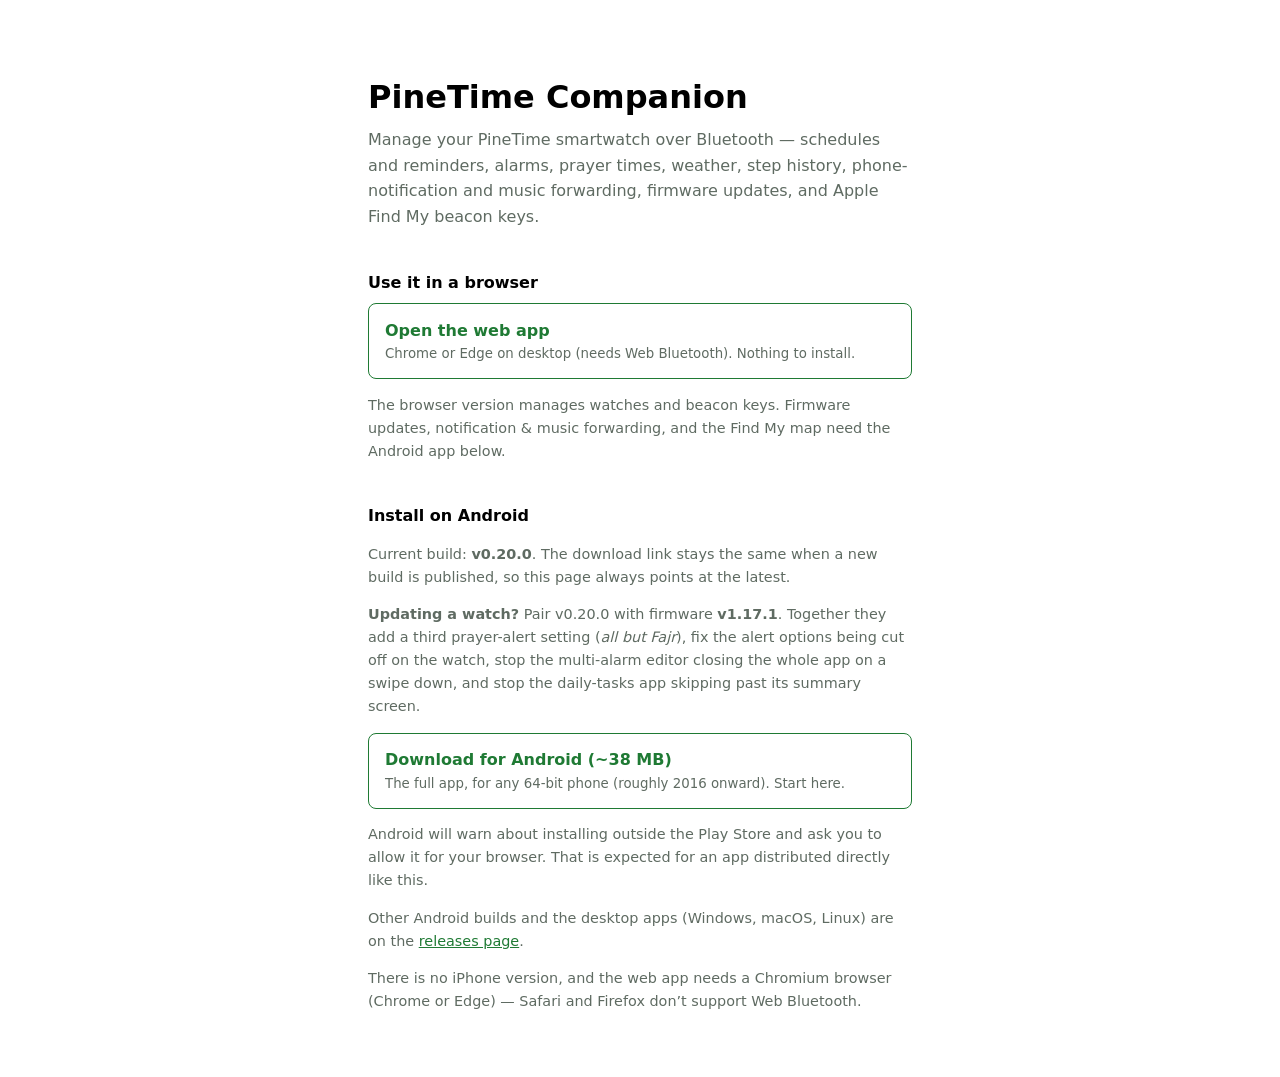
==== pinetime-companion/index.html @ e910ecfa "PineTime: companion v0.20.0 + firmware v1.17.1" ====
<!DOCTYPE html>
<html lang="en">
<head>
<meta charset="utf-8">
<meta name="viewport" content="width=device-width, initial-scale=1">
<title>PineTime Companion</title>
<style>
  :root { color-scheme: light dark; --accent: #1f7a34; --muted: #5f6b62; }
  @media (prefers-color-scheme: dark) { :root { --accent: #52c06a; --muted: #9aa79e; } }
  body {
    font-family: system-ui, sans-serif;
    max-width: 34rem;
    margin: 8vh auto 4rem;
    padding: 0 1.5rem;
    line-height: 1.6;
  }
  h1 { font-weight: 600; margin-bottom: .25rem; }
  .sub { color: var(--muted); margin-top: 0; }
  h2 { font-size: 1rem; margin: 2.5rem 0 .5rem; }
  a.button {
    display: block;
    padding: .85rem 1rem;
    margin: .5rem 0;
    border: 1px solid currentColor;
    border-radius: .5rem;
    text-decoration: none;
    color: var(--accent);
    font-weight: 600;
  }
  a.button small { display: block; font-weight: 400; color: var(--muted); }
  p.note { color: var(--muted); font-size: .9rem; }
  p.note a { color: var(--accent); }
  code { font-size: .85em; }
</style>
</head>
<body>

<h1>PineTime Companion</h1>
<p class="sub">Manage your PineTime smartwatch over Bluetooth — schedules and
reminders, alarms, prayer times, weather, step history, phone-notification and
music forwarding, firmware updates, and Apple Find&nbsp;My beacon keys.</p>

<h2>Use it in a browser</h2>
<a class="button" href="https://faisal-shah.github.io/PineTimeCompanion/">
  Open the web app
  <small>Chrome or Edge on desktop (needs Web Bluetooth). Nothing to install.</small>
</a>
<p class="note">The browser version manages watches and beacon keys. Firmware
updates, notification &amp; music forwarding, and the Find&nbsp;My map need the
Android app below.</p>

<h2>Install on Android</h2>
<p class="note">Current build: <strong>v0.20.0</strong>. The download link stays
the same when a new build is published, so this page always points at the latest.</p>
<p class="note"><strong>Updating a watch?</strong> Pair v0.20.0 with firmware
<strong>v1.17.1</strong>. Together they add a third prayer-alert setting
(<i>all but Fajr</i>), fix the alert options being cut off on the watch, stop the
multi-alarm editor closing the whole app on a swipe down, and stop the daily-tasks
app skipping past its summary screen.</p>
<a class="button" href="https://github.com/faisal-shah/PineTimeCompanion/releases/latest/download/PineTimeCompanion-android-arm64-v8a.apk">
  Download for Android (~38&nbsp;MB)
  <small>The full app, for any 64-bit phone (roughly 2016 onward). Start here.</small>
</a>
<p class="note">Android will warn about installing outside the Play Store and ask
you to allow it for your browser. That is expected for an app distributed
directly like this.</p>
<p class="note">Other Android builds and the desktop apps (Windows, macOS, Linux)
are on the <a href="https://github.com/faisal-shah/PineTimeCompanion/releases/latest">releases
page</a>.</p>

<p class="note">There is no iPhone version, and the web app needs a Chromium
browser (Chrome or Edge) — Safari and Firefox don&rsquo;t support Web Bluetooth.</p>

</body>
</html>
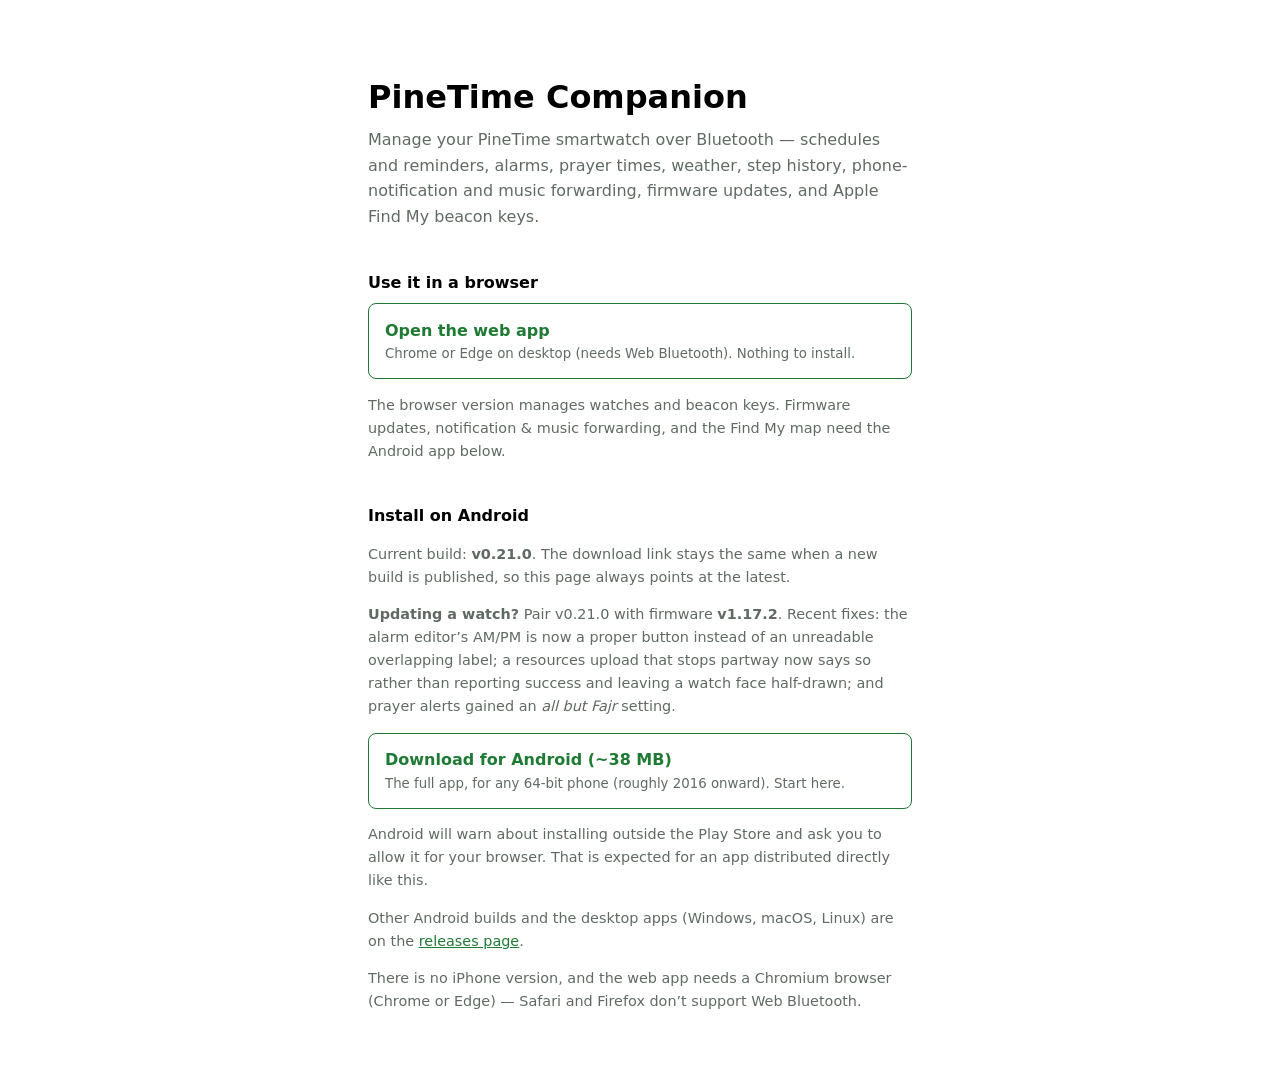
==== commit 25e58c30: "PineTime: companion v0.21.0 + firmware v1.17.2" ====
--- a/pinetime-companion/index.html
+++ b/pinetime-companion/index.html
@@ -50,13 +50,13 @@
 Android app below.</p>
 
 <h2>Install on Android</h2>
-<p class="note">Current build: <strong>v0.20.0</strong>. The download link stays
+<p class="note">Current build: <strong>v0.21.0</strong>. The download link stays
 the same when a new build is published, so this page always points at the latest.</p>
-<p class="note"><strong>Updating a watch?</strong> Pair v0.20.0 with firmware
-<strong>v1.17.1</strong>. Together they add a third prayer-alert setting
-(<i>all but Fajr</i>), fix the alert options being cut off on the watch, stop the
-multi-alarm editor closing the whole app on a swipe down, and stop the daily-tasks
-app skipping past its summary screen.</p>
+<p class="note"><strong>Updating a watch?</strong> Pair v0.21.0 with firmware
+<strong>v1.17.2</strong>. Recent fixes: the alarm editor&rsquo;s AM/PM is now a
+proper button instead of an unreadable overlapping label; a resources upload that
+stops partway now says so rather than reporting success and leaving a watch face
+half-drawn; and prayer alerts gained an <i>all but Fajr</i> setting.</p>
 <a class="button" href="https://github.com/faisal-shah/PineTimeCompanion/releases/latest/download/PineTimeCompanion-android-arm64-v8a.apk">
   Download for Android (~38&nbsp;MB)
   <small>The full app, for any 64-bit phone (roughly 2016 onward). Start here.</small>
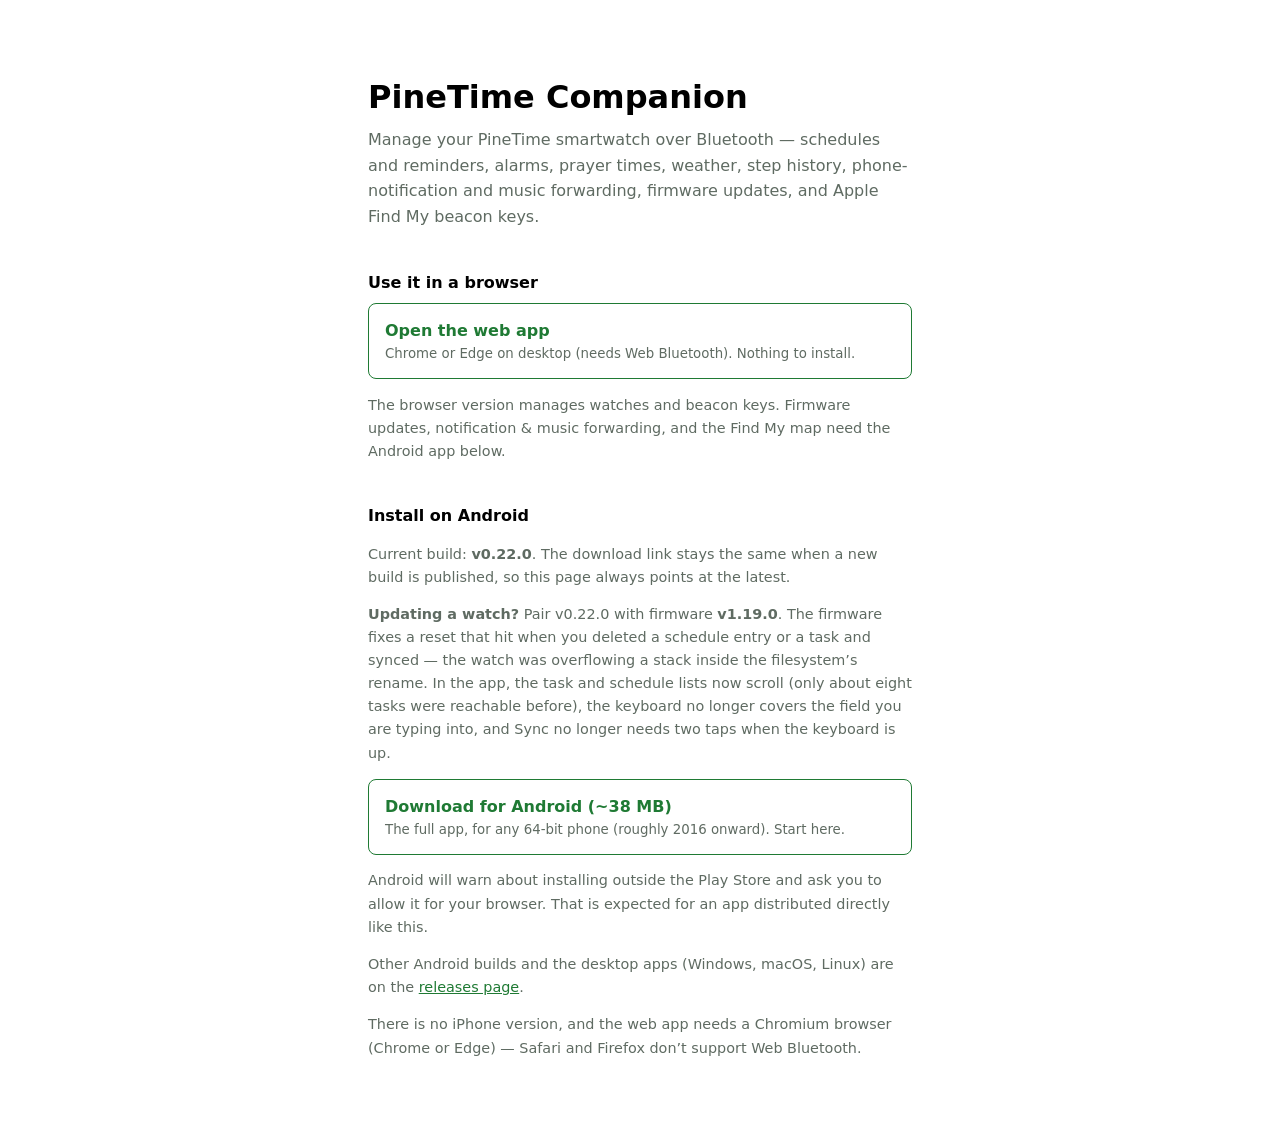
==== commit 1178692c: "Point the companion page at v0.22.0 and firmware v1.19.0 The firmware note now describes the reset t" ====
--- a/pinetime-companion/index.html
+++ b/pinetime-companion/index.html
@@ -50,13 +50,15 @@
 Android app below.</p>
 
 <h2>Install on Android</h2>
-<p class="note">Current build: <strong>v0.21.0</strong>. The download link stays
+<p class="note">Current build: <strong>v0.22.0</strong>. The download link stays
 the same when a new build is published, so this page always points at the latest.</p>
-<p class="note"><strong>Updating a watch?</strong> Pair v0.21.0 with firmware
-<strong>v1.17.2</strong>. Recent fixes: the alarm editor&rsquo;s AM/PM is now a
-proper button instead of an unreadable overlapping label; a resources upload that
-stops partway now says so rather than reporting success and leaving a watch face
-half-drawn; and prayer alerts gained an <i>all but Fajr</i> setting.</p>
+<p class="note"><strong>Updating a watch?</strong> Pair v0.22.0 with firmware
+<strong>v1.19.0</strong>. The firmware fixes a reset that hit when you deleted a
+schedule entry or a task and synced &mdash; the watch was overflowing a stack
+inside the filesystem&rsquo;s rename. In the app, the task and schedule lists now
+scroll (only about eight tasks were reachable before), the keyboard no longer
+covers the field you are typing into, and Sync no longer needs two taps when the
+keyboard is up.</p>
 <a class="button" href="https://github.com/faisal-shah/PineTimeCompanion/releases/latest/download/PineTimeCompanion-android-arm64-v8a.apk">
   Download for Android (~38&nbsp;MB)
   <small>The full app, for any 64-bit phone (roughly 2016 onward). Start here.</small>
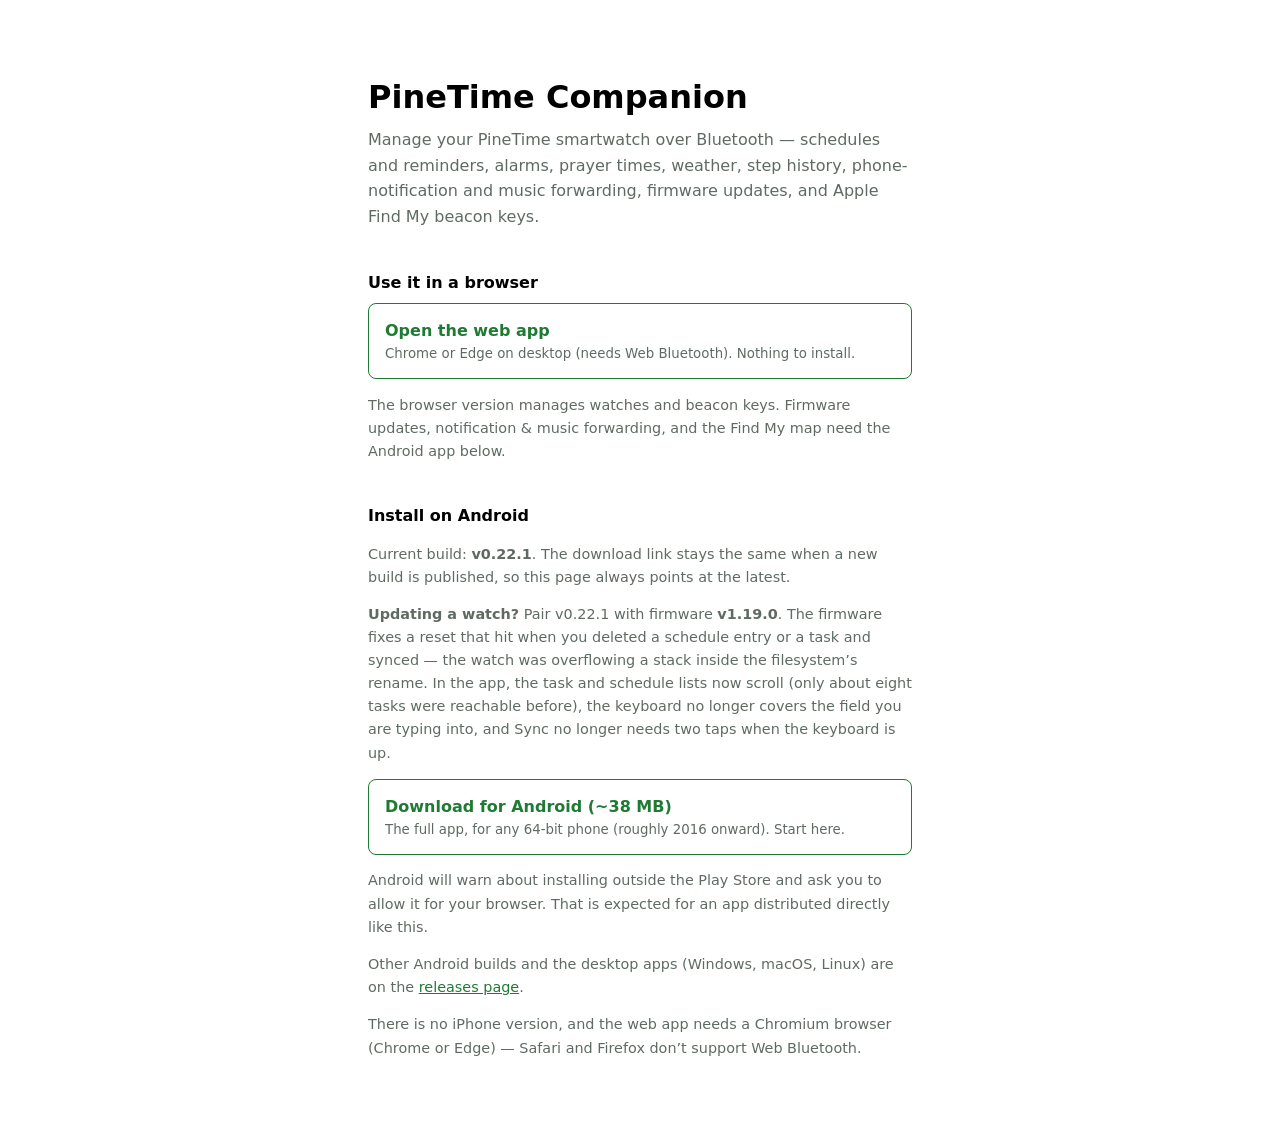
==== commit 169089f3: "Point the companion page at v0.22.1" ====
--- a/pinetime-companion/index.html
+++ b/pinetime-companion/index.html
@@ -50,9 +50,9 @@
 Android app below.</p>
 
 <h2>Install on Android</h2>
-<p class="note">Current build: <strong>v0.22.0</strong>. The download link stays
+<p class="note">Current build: <strong>v0.22.1</strong>. The download link stays
 the same when a new build is published, so this page always points at the latest.</p>
-<p class="note"><strong>Updating a watch?</strong> Pair v0.22.0 with firmware
+<p class="note"><strong>Updating a watch?</strong> Pair v0.22.1 with firmware
 <strong>v1.19.0</strong>. The firmware fixes a reset that hit when you deleted a
 schedule entry or a task and synced &mdash; the watch was overflowing a stack
 inside the filesystem&rsquo;s rename. In the app, the task and schedule lists now
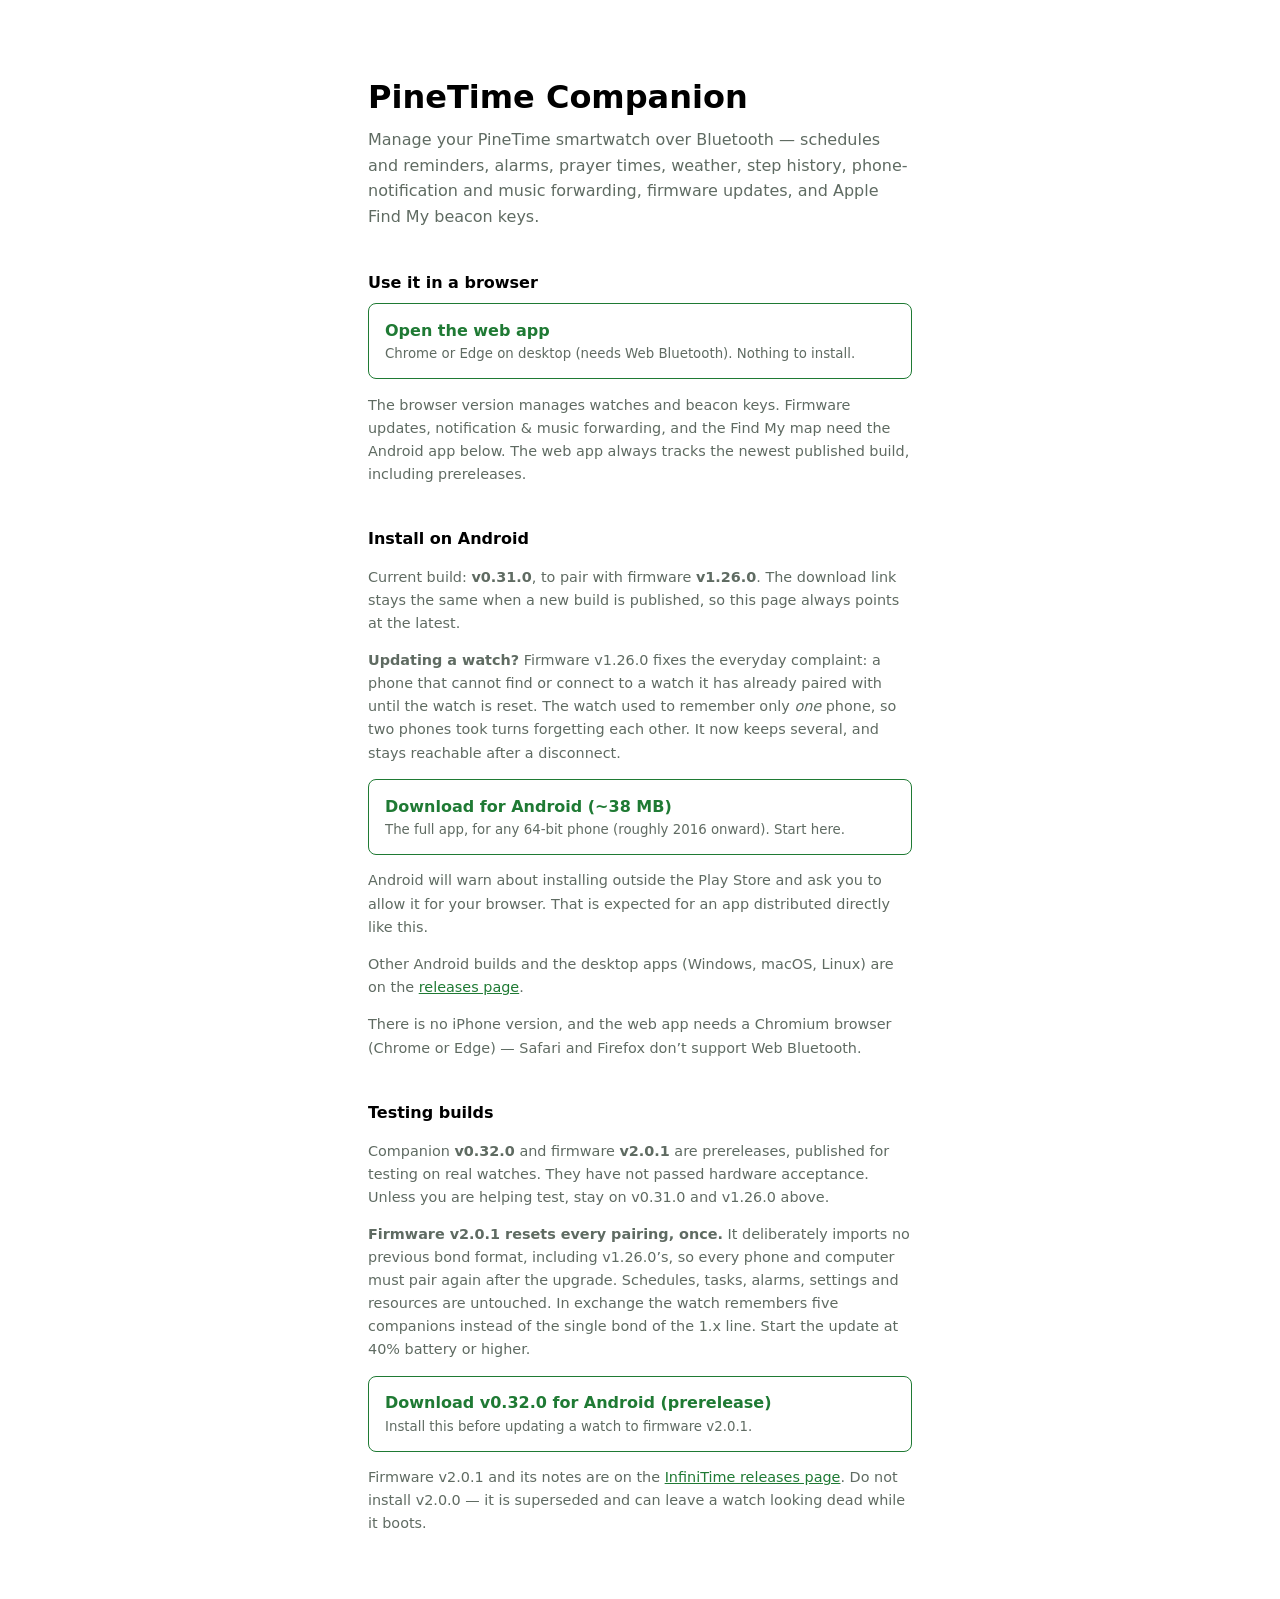
==== commit 561813ee: "Update PineTime page to v0.31.0 / v1.26.0, add testing builds The page still advertised companion v0" ====
--- a/pinetime-companion/index.html
+++ b/pinetime-companion/index.html
@@ -47,18 +47,18 @@
 </a>
 <p class="note">The browser version manages watches and beacon keys. Firmware
 updates, notification &amp; music forwarding, and the Find&nbsp;My map need the
-Android app below.</p>
+Android app below. The web app always tracks the newest published build,
+including prereleases.</p>
 
 <h2>Install on Android</h2>
-<p class="note">Current build: <strong>v0.22.1</strong>. The download link stays
-the same when a new build is published, so this page always points at the latest.</p>
-<p class="note"><strong>Updating a watch?</strong> Pair v0.22.1 with firmware
-<strong>v1.19.0</strong>. The firmware fixes a reset that hit when you deleted a
-schedule entry or a task and synced &mdash; the watch was overflowing a stack
-inside the filesystem&rsquo;s rename. In the app, the task and schedule lists now
-scroll (only about eight tasks were reachable before), the keyboard no longer
-covers the field you are typing into, and Sync no longer needs two taps when the
-keyboard is up.</p>
+<p class="note">Current build: <strong>v0.31.0</strong>, to pair with firmware
+<strong>v1.26.0</strong>. The download link stays the same when a new build is
+published, so this page always points at the latest.</p>
+<p class="note"><strong>Updating a watch?</strong> Firmware v1.26.0 fixes the
+everyday complaint: a phone that cannot find or connect to a watch it has already
+paired with until the watch is reset. The watch used to remember only
+<em>one</em> phone, so two phones took turns forgetting each other. It now keeps
+several, and stays reachable after a disconnect.</p>
 <a class="button" href="https://github.com/faisal-shah/PineTimeCompanion/releases/latest/download/PineTimeCompanion-android-arm64-v8a.apk">
   Download for Android (~38&nbsp;MB)
   <small>The full app, for any 64-bit phone (roughly 2016 onward). Start here.</small>
@@ -73,5 +73,25 @@
 <p class="note">There is no iPhone version, and the web app needs a Chromium
 browser (Chrome or Edge) — Safari and Firefox don&rsquo;t support Web Bluetooth.</p>
 
+<h2>Testing builds</h2>
+<p class="note">Companion <strong>v0.32.0</strong> and firmware
+<strong>v2.0.1</strong> are prereleases, published for testing on real watches.
+They have not passed hardware acceptance. Unless you are helping test, stay on
+v0.31.0 and v1.26.0 above.</p>
+<p class="note"><strong>Firmware v2.0.1 resets every pairing, once.</strong> It
+deliberately imports no previous bond format, including v1.26.0&rsquo;s, so every
+phone and computer must pair again after the upgrade. Schedules, tasks, alarms,
+settings and resources are untouched. In exchange the watch remembers five
+companions instead of the single bond of the 1.x line. Start the update at 40%
+battery or higher.</p>
+<a class="button" href="https://github.com/faisal-shah/PineTimeCompanion/releases/download/v0.32.0/PineTimeCompanion-android-arm64-v8a.apk">
+  Download v0.32.0 for Android (prerelease)
+  <small>Install this before updating a watch to firmware v2.0.1.</small>
+</a>
+<p class="note">Firmware v2.0.1 and its notes are on the
+<a href="https://github.com/faisal-shah/InfiniTime/releases/tag/v2.0.1">InfiniTime
+releases page</a>. Do not install v2.0.0 &mdash; it is superseded and can leave a
+watch looking dead while it boots.</p>
+
 </body>
 </html>
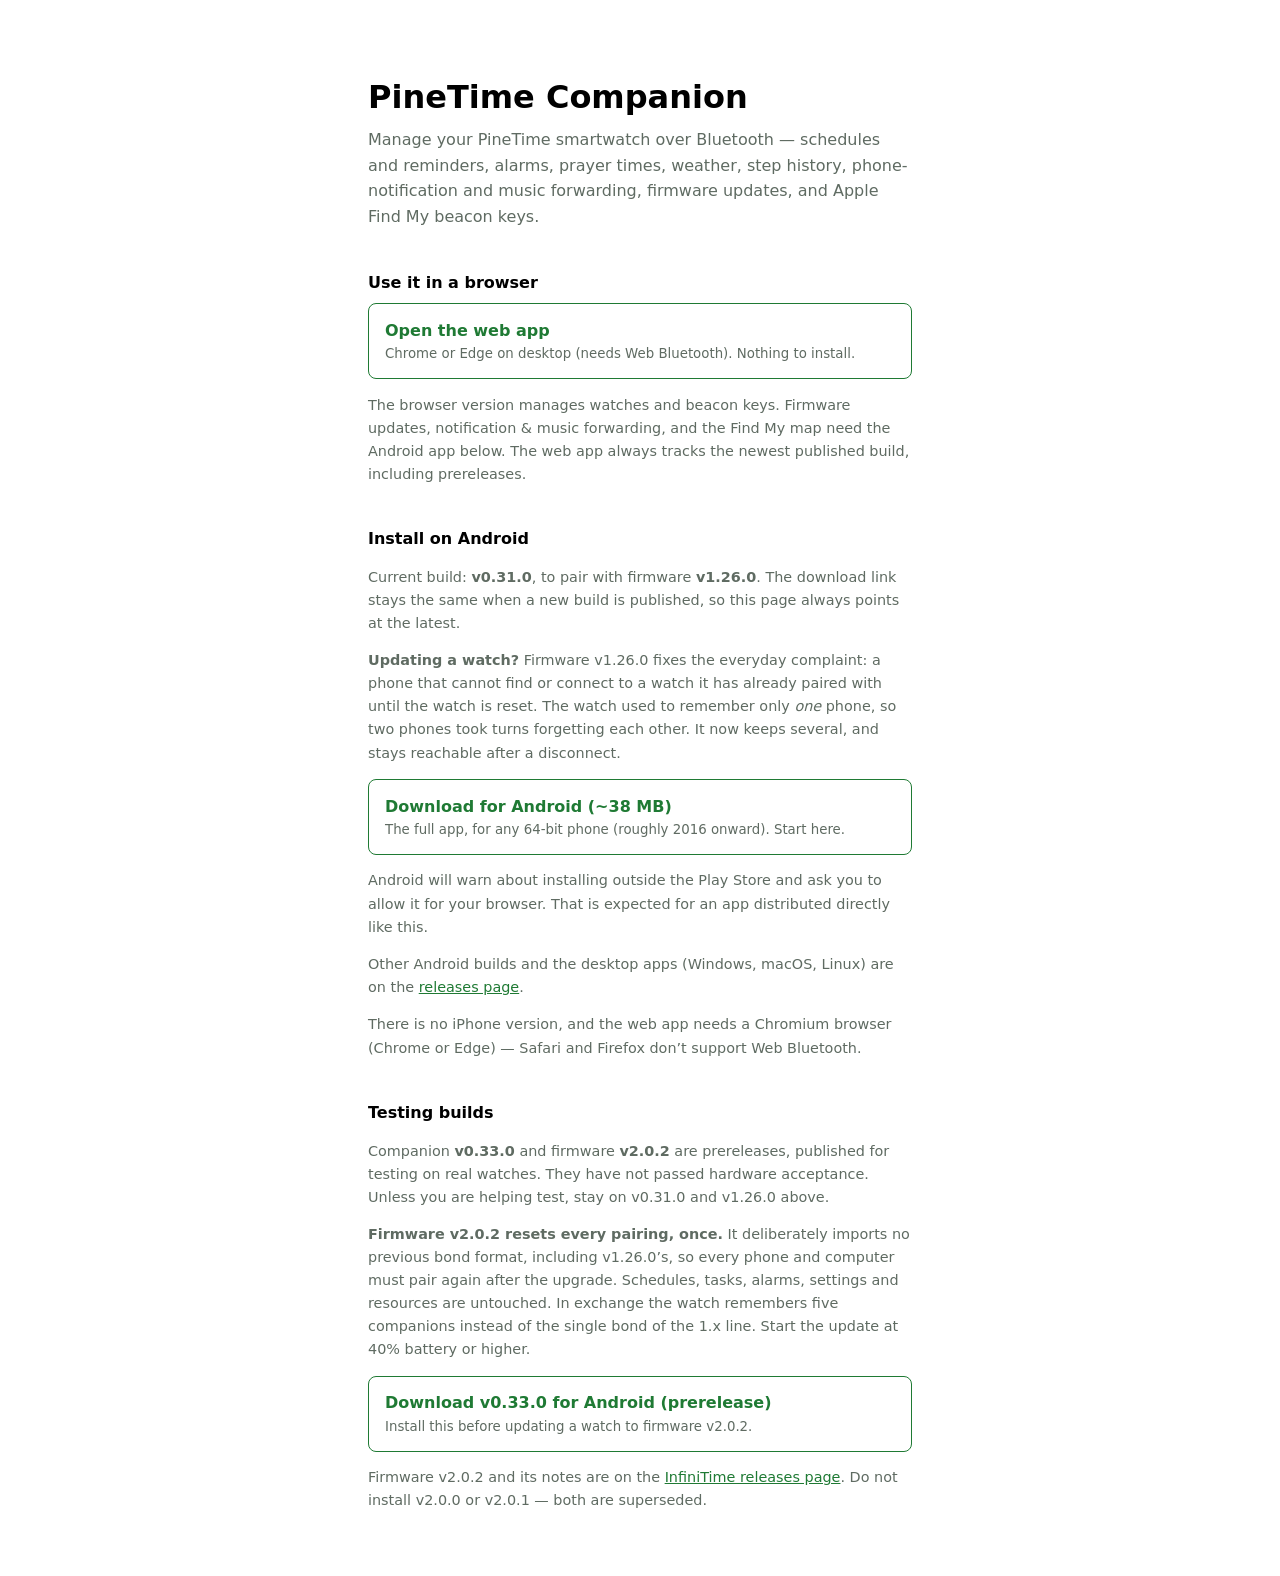
==== commit 31600ab8: "Point testing builds at v0.33.0 / v2.0.2" ====
--- a/pinetime-companion/index.html
+++ b/pinetime-companion/index.html
@@ -74,24 +74,23 @@
 browser (Chrome or Edge) — Safari and Firefox don&rsquo;t support Web Bluetooth.</p>
 
 <h2>Testing builds</h2>
-<p class="note">Companion <strong>v0.32.0</strong> and firmware
-<strong>v2.0.1</strong> are prereleases, published for testing on real watches.
+<p class="note">Companion <strong>v0.33.0</strong> and firmware
+<strong>v2.0.2</strong> are prereleases, published for testing on real watches.
 They have not passed hardware acceptance. Unless you are helping test, stay on
 v0.31.0 and v1.26.0 above.</p>
-<p class="note"><strong>Firmware v2.0.1 resets every pairing, once.</strong> It
+<p class="note"><strong>Firmware v2.0.2 resets every pairing, once.</strong> It
 deliberately imports no previous bond format, including v1.26.0&rsquo;s, so every
 phone and computer must pair again after the upgrade. Schedules, tasks, alarms,
 settings and resources are untouched. In exchange the watch remembers five
 companions instead of the single bond of the 1.x line. Start the update at 40%
 battery or higher.</p>
-<a class="button" href="https://github.com/faisal-shah/PineTimeCompanion/releases/download/v0.32.0/PineTimeCompanion-android-arm64-v8a.apk">
-  Download v0.32.0 for Android (prerelease)
-  <small>Install this before updating a watch to firmware v2.0.1.</small>
+<a class="button" href="https://github.com/faisal-shah/PineTimeCompanion/releases/download/v0.33.0/PineTimeCompanion-android-arm64-v8a.apk">
+  Download v0.33.0 for Android (prerelease)
+  <small>Install this before updating a watch to firmware v2.0.2.</small>
 </a>
-<p class="note">Firmware v2.0.1 and its notes are on the
-<a href="https://github.com/faisal-shah/InfiniTime/releases/tag/v2.0.1">InfiniTime
-releases page</a>. Do not install v2.0.0 &mdash; it is superseded and can leave a
-watch looking dead while it boots.</p>
+<p class="note">Firmware v2.0.2 and its notes are on the
+<a href="https://github.com/faisal-shah/InfiniTime/releases/tag/v2.0.2">InfiniTime
+releases page</a>. Do not install v2.0.0 or v2.0.1 &mdash; both are superseded.</p>
 
 </body>
 </html>
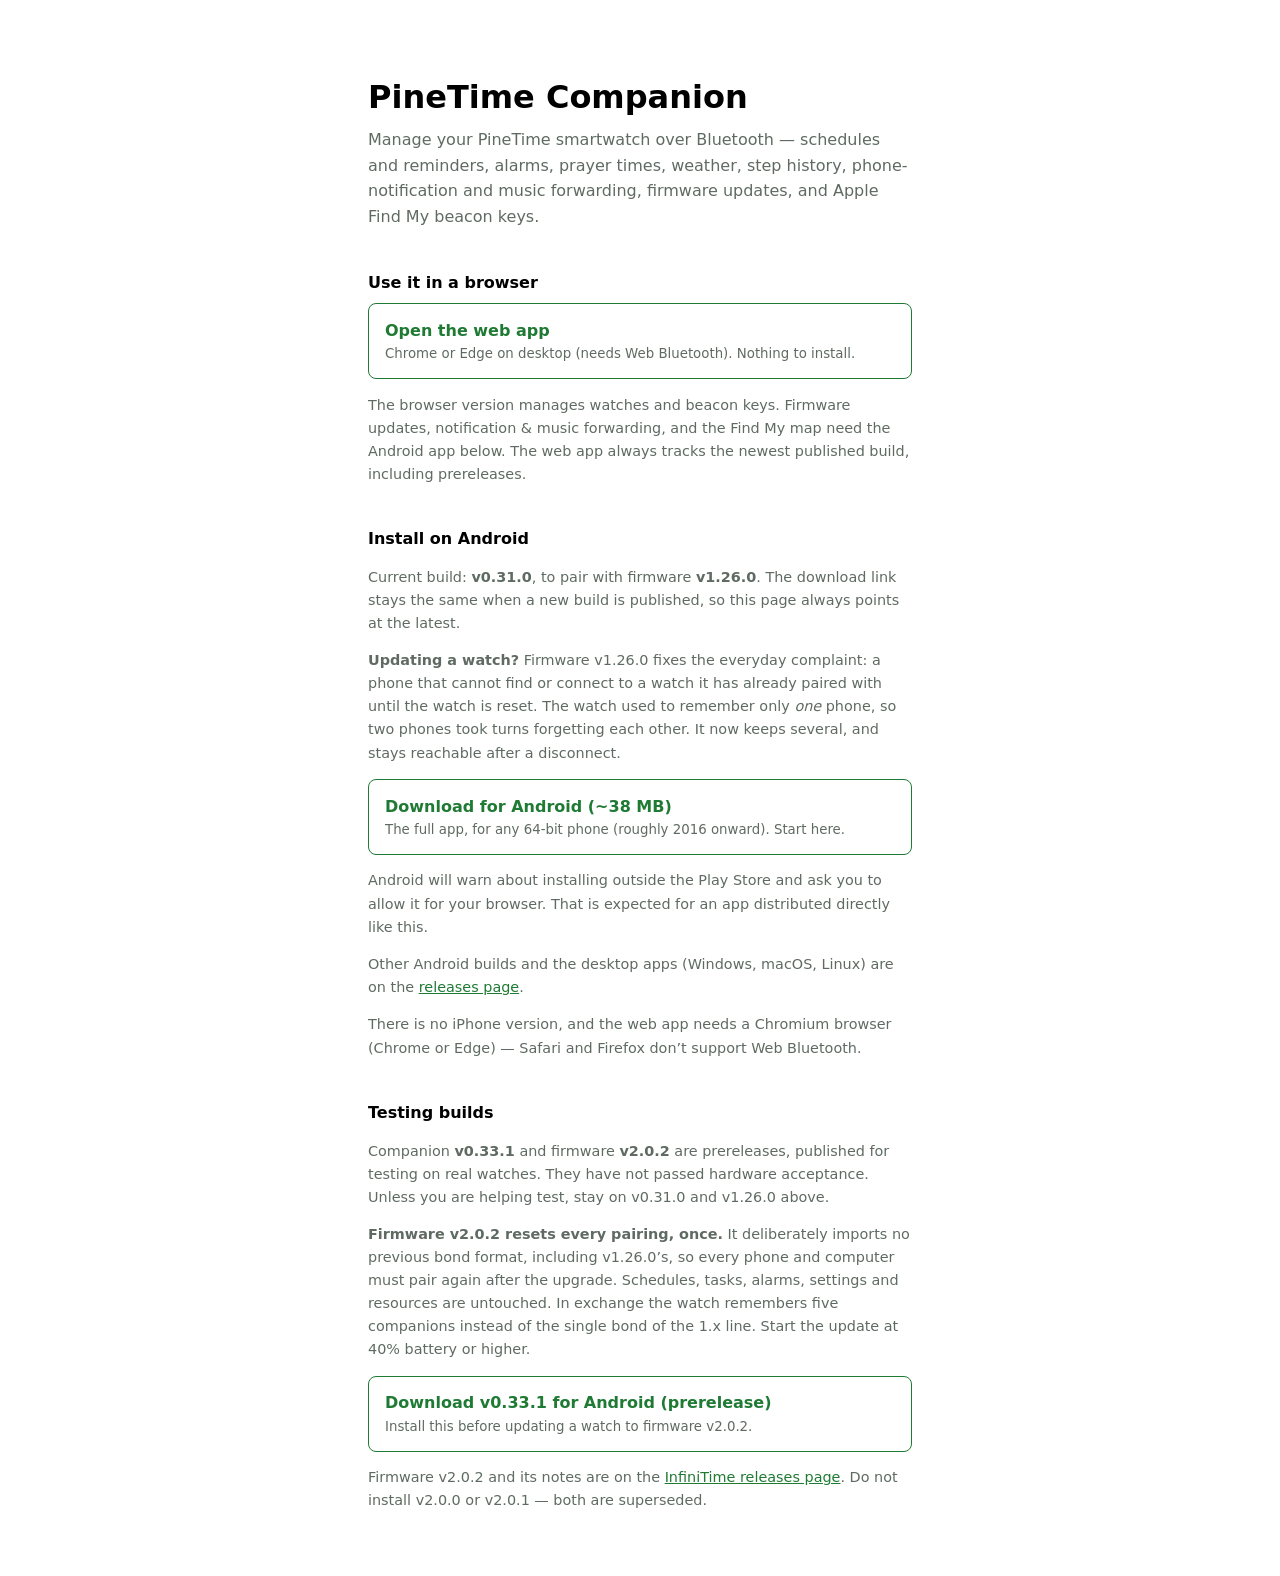
==== commit c890168b: "Point testing build at companion v0.33.1" ====
--- a/pinetime-companion/index.html
+++ b/pinetime-companion/index.html
@@ -74,7 +74,7 @@
 browser (Chrome or Edge) — Safari and Firefox don&rsquo;t support Web Bluetooth.</p>
 
 <h2>Testing builds</h2>
-<p class="note">Companion <strong>v0.33.0</strong> and firmware
+<p class="note">Companion <strong>v0.33.1</strong> and firmware
 <strong>v2.0.2</strong> are prereleases, published for testing on real watches.
 They have not passed hardware acceptance. Unless you are helping test, stay on
 v0.31.0 and v1.26.0 above.</p>
@@ -84,8 +84,8 @@
 settings and resources are untouched. In exchange the watch remembers five
 companions instead of the single bond of the 1.x line. Start the update at 40%
 battery or higher.</p>
-<a class="button" href="https://github.com/faisal-shah/PineTimeCompanion/releases/download/v0.33.0/PineTimeCompanion-android-arm64-v8a.apk">
-  Download v0.33.0 for Android (prerelease)
+<a class="button" href="https://github.com/faisal-shah/PineTimeCompanion/releases/download/v0.33.1/PineTimeCompanion-android-arm64-v8a.apk">
+  Download v0.33.1 for Android (prerelease)
   <small>Install this before updating a watch to firmware v2.0.2.</small>
 </a>
 <p class="note">Firmware v2.0.2 and its notes are on the
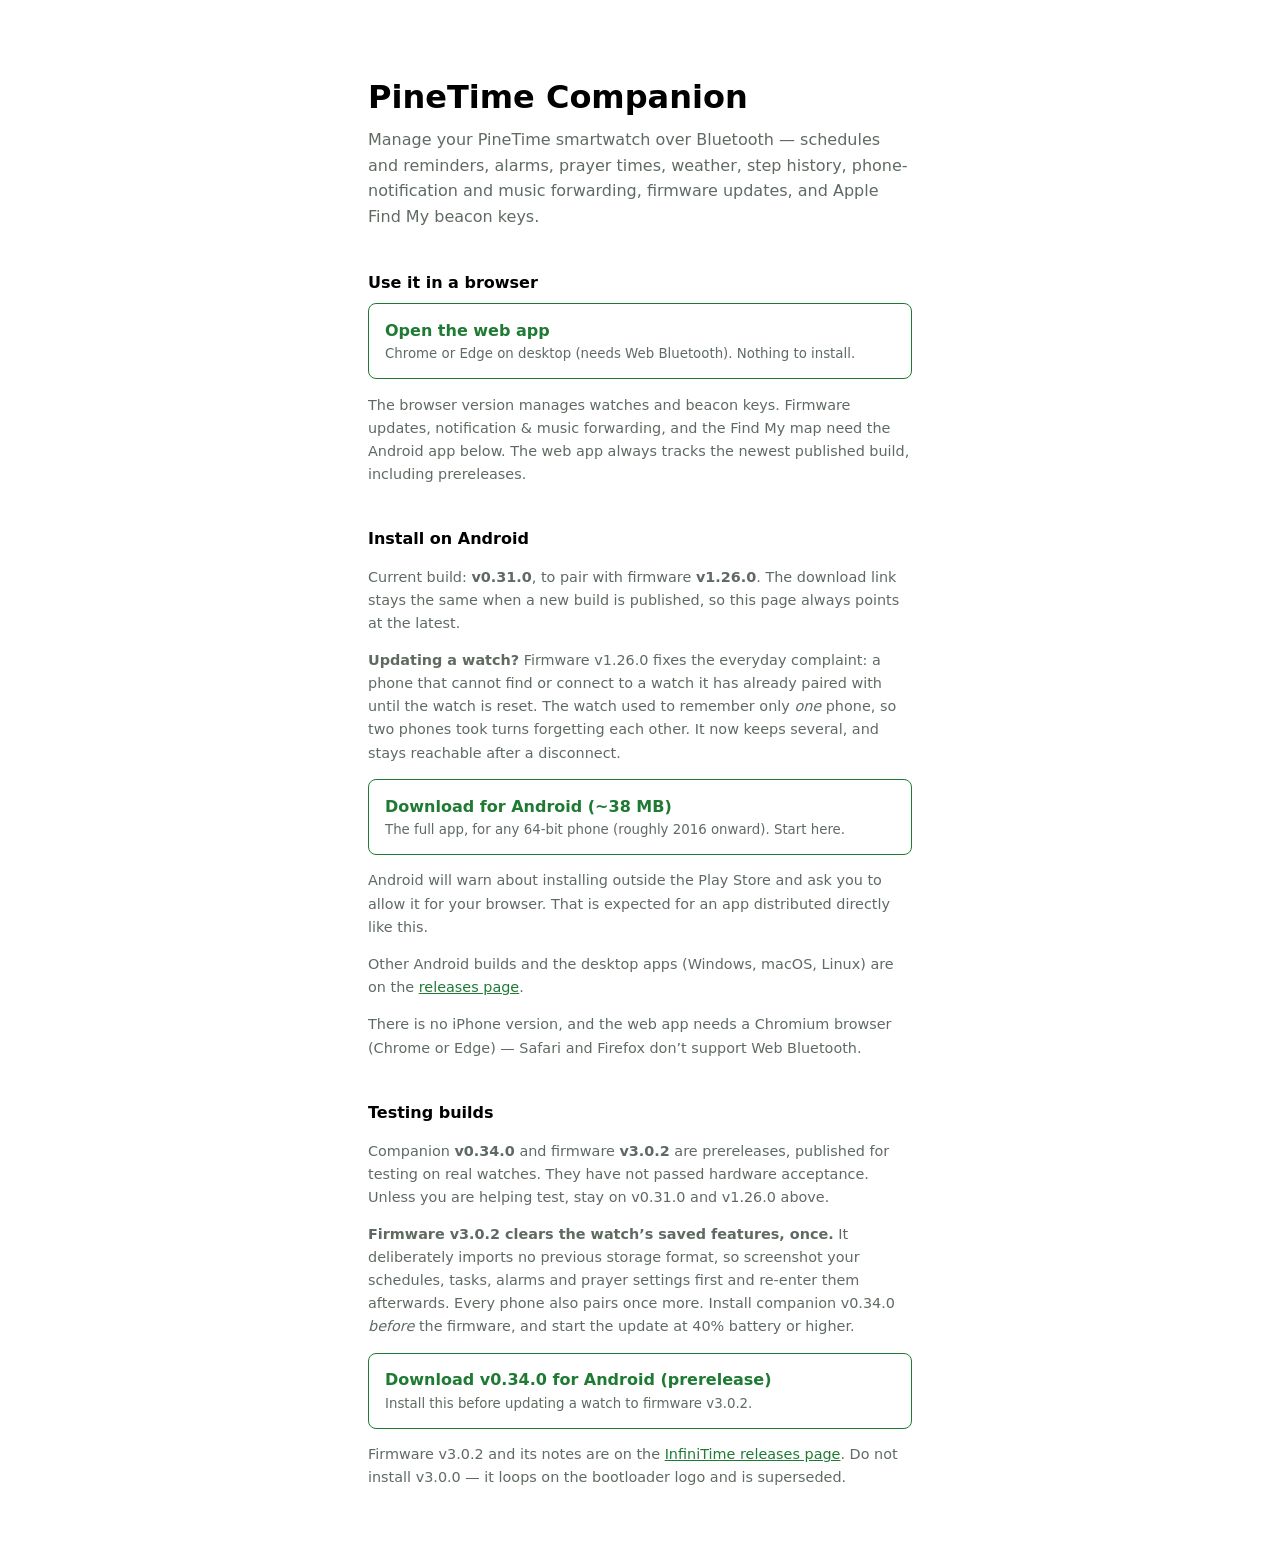
==== commit ffd09260: "Point testing builds at v0.34.0 / v3.0.2" ====
--- a/pinetime-companion/index.html
+++ b/pinetime-companion/index.html
@@ -74,23 +74,22 @@
 browser (Chrome or Edge) — Safari and Firefox don&rsquo;t support Web Bluetooth.</p>
 
 <h2>Testing builds</h2>
-<p class="note">Companion <strong>v0.33.1</strong> and firmware
-<strong>v2.0.2</strong> are prereleases, published for testing on real watches.
+<p class="note">Companion <strong>v0.34.0</strong> and firmware
+<strong>v3.0.2</strong> are prereleases, published for testing on real watches.
 They have not passed hardware acceptance. Unless you are helping test, stay on
 v0.31.0 and v1.26.0 above.</p>
-<p class="note"><strong>Firmware v2.0.2 resets every pairing, once.</strong> It
-deliberately imports no previous bond format, including v1.26.0&rsquo;s, so every
-phone and computer must pair again after the upgrade. Schedules, tasks, alarms,
-settings and resources are untouched. In exchange the watch remembers five
-companions instead of the single bond of the 1.x line. Start the update at 40%
-battery or higher.</p>
-<a class="button" href="https://github.com/faisal-shah/PineTimeCompanion/releases/download/v0.33.1/PineTimeCompanion-android-arm64-v8a.apk">
-  Download v0.33.1 for Android (prerelease)
-  <small>Install this before updating a watch to firmware v2.0.2.</small>
+<p class="note"><strong>Firmware v3.0.2 clears the watch&rsquo;s saved features, once.</strong> It
+deliberately imports no previous storage format, so screenshot your schedules,
+tasks, alarms and prayer settings first and re-enter them afterwards. Every
+phone also pairs once more. Install companion v0.34.0 <em>before</em> the firmware,
+and start the update at 40% battery or higher.</p>
+<a class="button" href="https://github.com/faisal-shah/PineTimeCompanion/releases/download/v0.34.0/PineTimeCompanion-android-arm64-v8a.apk">
+  Download v0.34.0 for Android (prerelease)
+  <small>Install this before updating a watch to firmware v3.0.2.</small>
 </a>
-<p class="note">Firmware v2.0.2 and its notes are on the
-<a href="https://github.com/faisal-shah/InfiniTime/releases/tag/v2.0.2">InfiniTime
-releases page</a>. Do not install v2.0.0 or v2.0.1 &mdash; both are superseded.</p>
+<p class="note">Firmware v3.0.2 and its notes are on the
+<a href="https://github.com/faisal-shah/InfiniTime/releases/tag/v3.0.2">InfiniTime
+releases page</a>. Do not install v3.0.0 &mdash; it loops on the bootloader logo and is superseded.</p>
 
 </body>
 </html>
